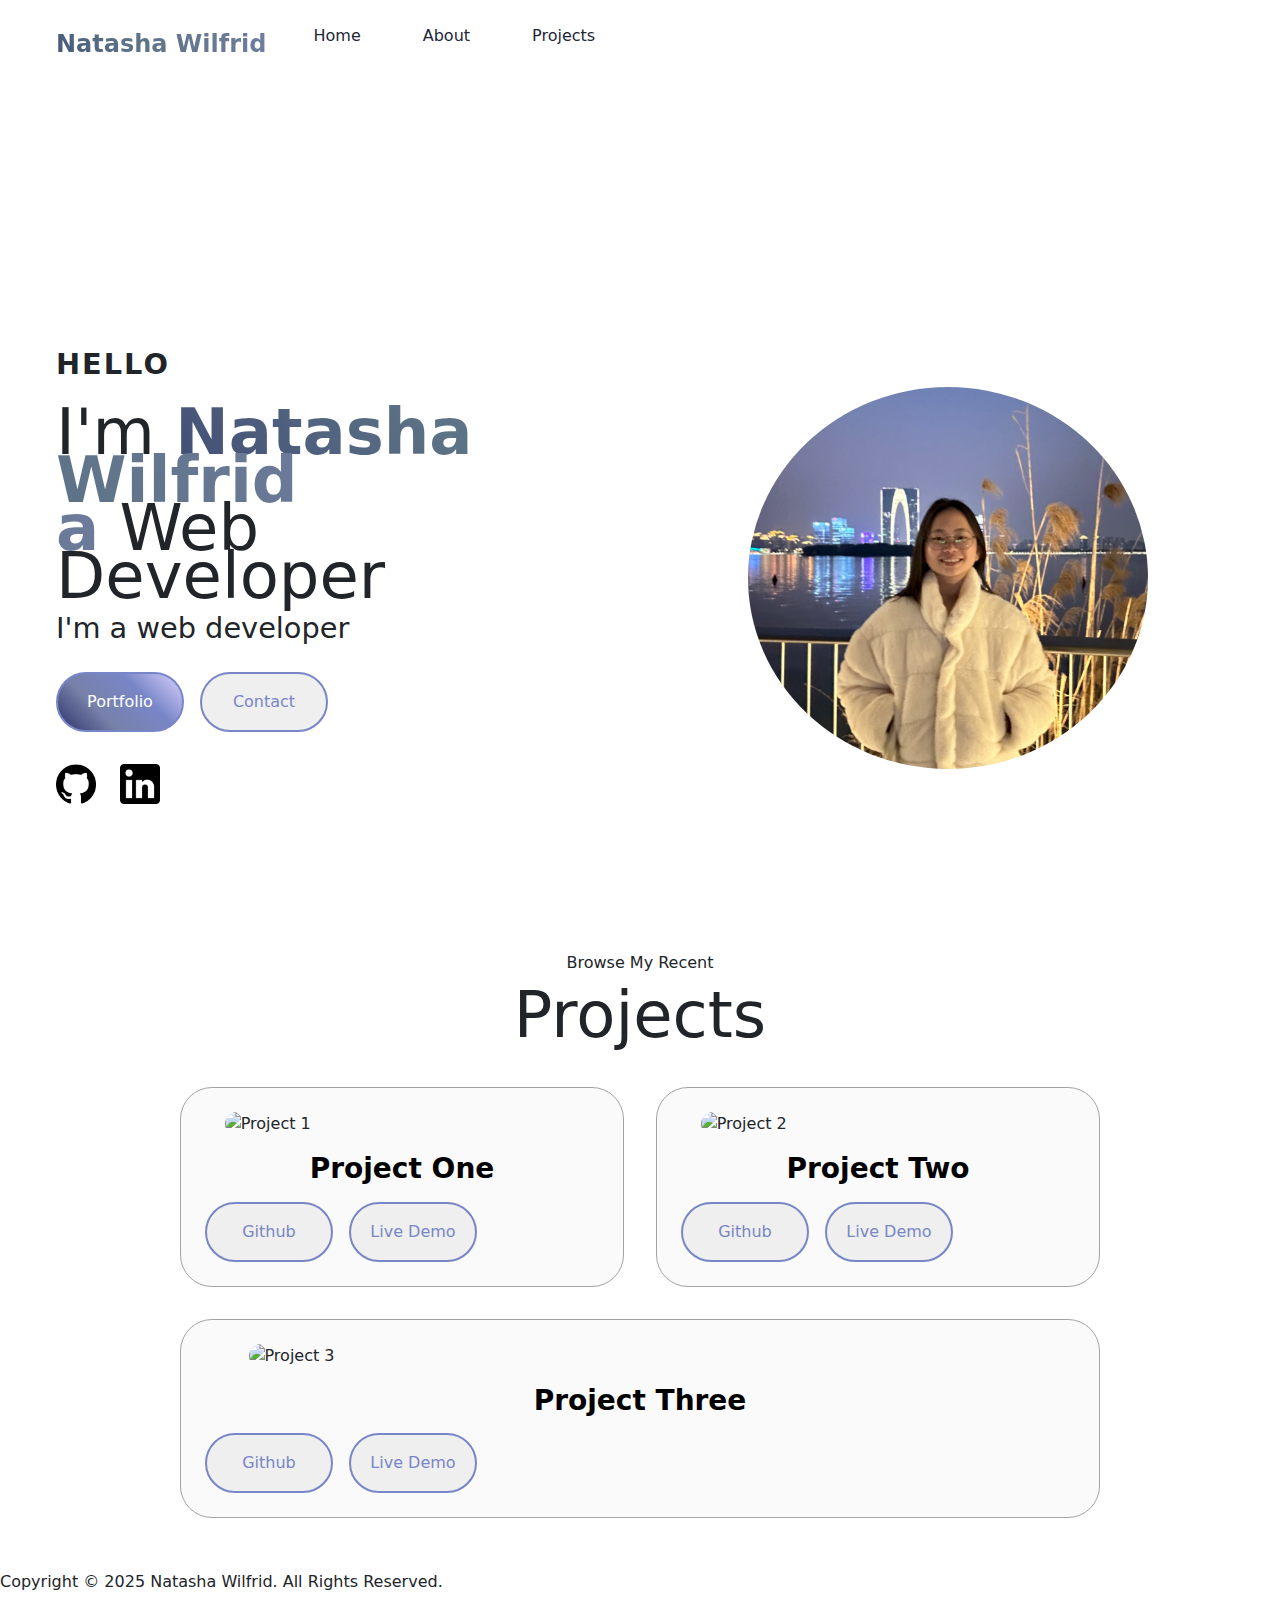
==== index.html @ fa85f2fe "update file name" ====
<!DOCTYPE html>
<html lang="en">
<head>
    <meta charset="UTF-8">
    <meta http-equiv="X-UA-Compatible" content="IE=edge" />
    <meta name="viewport" content="width=device-width, initial-scale=1.0">
    <title>Natasha Wilfrid Atmadja - Web Developer Portfolio</title>
    <link rel="stylesheet" href ="./style.css"/>
    <link href="https://fonts.googleapis.com/css2?family=Roboto:wght@700&display=swap" rel="stylesheet">
    <link href="https://cdn.jsdelivr.net/npm/bootstrap@5.3.3/dist/css/bootstrap.min.css" rel="stylesheet" integrity="sha384-QWTKZyjpPEjISv5WaRU9OFeRpok6YctnYmDr5pNlyT2bRjXh0JMhjY6hW+ALEwIH" crossorigin="anonymous">
    <script defer src="./script.js"></script>
</head>
<body>
    <header>
      <nav id="desktop-nav">
        <div class="logo">Natasha Wilfrid</div>
          <ul class="nav-links">
            <li><a href="#hero">Home</a></li>
            <li><a href="./about-me.html">About</a></li>
            <li><a href="#projects">Projects</a></li>
          </ul>
      </nav>

      <nav id="hamburger-nav">
        <div class="logo">Natasha Wilfrid</div>
        <div class="hamburger-menu">
          <div class="hamburger-icon" onclick="toggleMenu()">
            <span></span>
            <span></span>
            <span></span>
          </div>
          <div class="menu-links">
            <li><a href="#hero" onclick="toggleMenu()">Home</a></li>
            <li><a href="./about-me.html" onclick="toggleMenu()">About</a></li>
            <li><a href="#projects" onclick="toggleMenu()">Projects</a></li>
          </div>
        </div>
      </nav>
    </header>
    <section id="main">
        <div class="main-container">
            <div class="main-left">
                <p class="hello">HELLO</p>
                <h1 class="title">
                  I'm <span>Natasha Wilfrid<br />a</span> Web Developer
                </h1>
                
                <p>I'm a web developer</p>

                <div class="socials">
                    <div class="btn-main">
                        <button class="button1">Portfolio</button>
                        <button class="button2">Contact</button>
                    </div>
                    <div class="main-social">
                        <a href="https://github.com/yourusername" target="_blank">
                        <img src="./media/github(b).png" alt="GitHub" class="social-icon">
                        </a>
                
                        <a href="https://www.linkedin.com/in/natasha-wilfrid-3230422b7?utm_source=share&utm_campaign=share_via&utm_content=profile&utm_medium=ios_app
                        " target="_blank">
                        <img src="./media/linkedin(b).png" alt="LinkedIn" class="social-icon">
                        </a>
                    </div>
                </div>
            </div>
            <div class="pic-container">
              <img src="./media/profile_picture.png" alt="Location";/> 
            </div>
        </div>
      </section>

    <section id="projects" class="section">
      <p class="section_text_p1">Browse My Recent</p>
      <p class="title">Projects</p>
      <div class="projects-details-container">
        <div class="about-containers">
          <div class="details-container color-container">
            <div class="article-container">
              <img src="./assets/project-1.png" alt="Project 1" class="project-img"/>
            </div>
            <h2 class="experience-sub-title project-title">Project One</h2>
            <div class="btn-main">
              <button class="project-btn" onclick="location.href='https:/github.com'">Github</button>
              <button class="project-btn" onclick="location.href='https:/github.com'">Live Demo</button>
            </div>
          </div>
          <div class="details-container color-container">
            <div class="article-container">
              <img src="./assets/project-2.png" alt="Project 2" class="project-img"/>
            </div>
            <h2 class="experience-sub-title project-title">Project Two</h2>
            <div class="btn-main">
              <button class="project-btn" onclick="location.href='https://github.com/'">Github</button>
              <button class="project-btn" onclick="location.href='https://github.com/'">Live Demo</button>
            </div>
          </div>
          <div class="details-container color-container">
            <div class="article-container">
              <img src="./assets/project-3.png" alt="Project 3" class="project-img"/>
            </div>
            <h2 class="experience-sub-title project-title ">Project Three</h2>
            <div class="btn-main">
              <button class="project-btn" onclick="location.href='https://github.com/'">
                Github </button>
              <button class="project-btn" onclick="location.href='https://github.com/'"> Live Demo </button>
            </div>
          </div>
        </div>
      </div>
    </section>

    <!-- <section id="contact">
      <p class="section_text_p1">Get in Touch</p>
      <h1 class="contact-title">Contact Me</h1>
      <div class="contact-info-upper-container">
        <div class="contact-info-container">
          <img
            src="./media/email.png"
            alt="Email icon"
            class="icon contact-icon email-icon"
          />
          <p><a class="contact-desc" href="mailto:natasha.atmadja2@gmail.com">natasha.atmadja2@gmail.com</a></p>
        </div>
        <div class="contact-info-container">
          <img
            src="./media/linkedin(b).png"
            alt="LinkedIn icon"
            class="icon contact-icon"
          />
          <p><a class="contact-text" href="https://www.linkedin.com">LinkedIn</a></p>
        </div>
      </div>
    </section> -->
    <footer>
      <p>Copyright &#169; 2025 Natasha Wilfrid. All Rights Reserved.</p>
    </footer>
</body>
</html>
---- style.css ----
* {
    margin: 0;
    padding: 0;
    box-sizing: border-box;
}

body {
    font-family: 'Roboto', sans-serif;
    background-color: #fff;
    color: #333;
    scroll-behavior: smooth;
}

/* desktop nav */
#desktop-nav{
    max-width: 1200px;
    margin: auto;
    padding: 1.5rem 1rem;
    display: flex;
    align-items: center;
}
nav .logo {
    font-size: 1.5rem;
    font-weight: bold;
    background: linear-gradient(45deg, #2D336B, #5C7285, #7781a9, #A9B5DF, #7886C7, #7886C7); /* Gradient colors */
    background-size: 400% 400%;
    -webkit-background-clip: text; 
    -webkit-text-fill-color: transparent; 
    animation: gradientAnimation 5s ease infinite;
}
  
a {
    color: black;
    text-decoration: none;
    text-decoration-color: white;
}
a:hover {
    color: #2D336B;
    text-decoration: underline;
    text-underline-offset: 1rem;
    text-decoration-color: #2D336B;
}
nav .logo:hover {
    cursor: default;
}
  
nav, .nav-links {
    display: flex;
}
  
.nav-links {
    gap: 2rem;
    list-style: none;
    font-size: 1rem;
}
  
nav ul {
    display: flex;
    align-items: center;
    list-style: none;
}
  
nav ul li {
    margin: 0 15px;
}
  
  
nav ul li a {
    text-decoration: none;
    color: #1e2738;
    transition: color 0.3s;
}
  
nav ul li a:hover {
    color: linear-gradient(45deg, #081c15, #1b4332, #2d6a4f, #40916c, #52b788, #74c69d);
}

/* HAMBURGER MENU */

#hamburger-nav {
    display: none;
}
  
.hamburger-menu {
    position: relative;
    display: inline-block;
}
  
.hamburger-icon {
    display: flex;
    flex-direction: column;
    justify-content: space-between;
    height: 24px;
    width: 30px;
    cursor: pointer;
}
  
.hamburger-icon span {
    width: 100%;
    height: 2px;
    background-color: black;
    transition: all 0.3 ease-in-out;
}

.menu-links {
    position: absolute;
    top: 100%;
    right: 0;
    background-color: white;
    width: fit-content;
    max-height: 0;
    overflow: hidden;
    transition: all 0.3 ease-in-out;
}
  
.menu-links a {
    display: block;
    padding: 10px;
    text-align: center;
    font-size: 1.5rem;
    color: black;
    text-decoration: none;
    transition: all 0.3 ease-in-out;
}
  
.menu-links li {
    list-style: none;
}
  
.menu-links.open {
    max-height: 300px;
}
  
.hamburger-icon.open span:first-child {
    transform: rotate(45deg) translate(10px, 5px);
}
  
.hamburger-icon.open span:nth-child(2) {
    opacity: 0;
}
  
.hamburger-icon.open span:last-child {
    transform: rotate(-45deg) translate(10px, -5px);
}
  
.hamburger-icon span:first-child {
    transform: none;
}
  
.hamburger-icon span:first-child {
    opacity: 1;
}
  
.hamburger-icon span:first-child {
    transform: none;
}

/* main */

#main{
    height:100vh;
}

.main-container {
    height: 100vh;
    min-height: 100vh;
    max-width: 1200px;
    margin: auto;
    padding: 1rem;
    display: grid;
    grid-template-columns: repeat(2, 1fr);
    padding: 10rem 1rem 5rem 1rem;
    gap: 4rem;
    animation: slideInFromTop 1s ease-out;
}

.main-left {
    display: flex;
    flex-direction: column;
    justify-content: center;
}
.hello {
    letter-spacing: 2px;
    color: var(--text-light);
    font-weight: 600;
    margin-bottom: 0.5rem;
}

.title {
    font-size: 4rem;
    font-weight: 400;
    line-height: 3rem;
    color: var(--text-dark);
    margin-bottom: 1rem;
}

.title span {
    font-weight: 700;
    background: linear-gradient(45deg, #2D336B, #5C7285, #7781a9, #A9B5DF, #7886C7, #7886C7); /* Gradient colors */
    background-size: 400% 400%;
    -webkit-background-clip: text; 
    -webkit-text-fill-color: transparent; 
    animation: gradientAnimation 5s ease infinite;
}

#main p {
    line-height: 1.5rem;
    font-size: 1.8rem;
    color: var(--text-light);
    margin-bottom: 2rem;
}

.socials{
    display: flex;
    flex-direction: column;
    gap: 1rem;
}

#main a {
    text-decoration: none;
    color: #007bff;
    font-size: 1.1em;
}

.pic-container{
    display: grid;
    place-items: center;
}

.pic-container img{
    width: min(25rem, 90%);
    border-radius: 100%;
}

.btn-main{
    display: flex;
    gap: 1rem;
}

.btn-main button{
    font-size: 1rem;
    padding: 1rem;
    width:8rem;
    transition: all 300ms ease;
    border-radius: 2rem;
    font-weight: 500;
    text-wrap: nowrap;
    border: 2px solid #7886C7;
    cursor: pointer;
}

.button1 {
    background: linear-gradient(45deg, #2D336B, #7781a9, #7886C7, #DAD2FF);
    color: #ffffff;
}
  
.button1:hover {
    background: #2D336B;
    border: 2px solid #2D336B;
    cursor: pointer;
}
  
.button2 {
    color: #7886C7;
}
  
.button2:hover {
    background: linear-gradient(45deg, #2D336B, #7781a9, #7886C7, #DAD2FF); /* Gradient colors */
    color: #ffffff;
    cursor: pointer;
}

.main-social {
    display: flex;
    margin-top: 1rem;
    gap: 1.5rem;
}

.main-social a:hover {
    transform: scale(1.1);
}

/* .icon {
    cursor: pointer;
    height: 2rem;
}
.arrow {
    position: absolute;
    right: -5rem;
    bottom: 2.5rem;
} */

/* PROJECTS SECTION */

#projects {
    padding-top: 4vh;
    height: 96vh;
    margin: 0 10rem;
    box-sizing: border-box;
    min-height: fit-content;
    display: flex;
    margin-top: 4rem;
    position: relative;
}

.projects-details-container {
    display: flex;
    justify-content: center;
    flex-direction: column;
}

.about-containers {
    display: flex;
    gap: 2rem;
    margin-bottom: 2rem;
    margin-top: 2rem;
}

.details-container {
    padding: 1.5rem;
    flex: 1;
    border-radius: 2rem;
    border: rgb(53, 53, 53) 0.1rem solid;
    border-color: rgb(163, 163, 163);
    text-align: center;
}

.article-container {
    display: flex;
    text-align: initial;
    flex-wrap: wrap;
    flex-direction: row;
    gap: 2.5rem;
    justify-content: space-around;
}

.color-container {
    border-color: rgb(163, 163, 163);
    background: rgb(250, 250, 250);
}

.experience-sub-title {
    color: rgb(85, 85, 85);
    font-weight: 600;
    font-size: 1.75rem;
    margin-bottom: 2rem;
}

#projects, #contact {
    padding: 4rem 0;
}


#projects{
    display: flex;
    height:100vh;
    flex-direction: column;
    justify-content: center;
    align-items: center;
    text-align: center;
    padding: 20px;
    animation: slideInFromTop 1s ease-out;
}
#projects .browse_text {
    text-align: center;
}
  
.project-img {
    border-radius: 2rem;
    width: 90%;
    height: 90%;
}
  
.project-title {
    margin: 1rem;
    color: black;
}
  
.project-btn {
    color: #7886C7;
    cursor: pointer;
}

.project-btn:hover {
    color: White;
    background: #2D336B;
    border: 2px solid #2D336B;
    cursor: pointer;
}

.social-links {
    display: flex;
    justify-content: space-between;
    gap: 20px; 
}

.social-icon {
    width: 40px;
    height: 40px;
    transition: transform 0.3s ease-in-out, opacity 0.3s ease-in-out;
}

.social-icon:hover {
    transform: scale(1.2); /* Zoom effect on hover */
    opacity: 0.8;
}

.social-links a {
    text-decoration: none;
}

/* CONTACT */

.section__text__p1 {
    text-align: center;
    color: rgb(85, 85, 85);
}

.contact-title {
    font-size: 3rem;
    text-align: center;
}

#contact {
    display: flex;
    justify-content: center;
    flex-direction: column;
    height: 70vh;
}
  
.contact-info-upper-container {
    display: flex;
    justify-content: center;
    border-radius: 2rem;
    border-width: 2rem;
    border: rgb(53, 53, 53) 0.1rem solid;
    border-color: rgb(163, 163, 163);
    background: (250, 250, 250);
    margin: 2rem auto;
    padding: 0.5rem;
}
  
.contact-info-container {
    display: flex;
    align-items: center;
    justify-content: center;
    gap: 0.5rem;
    margin: 1rem;
}
  
.contact-info-container p {
    font-size: larger;
}
  
.contact-icon {
    height: 2rem;
    cursor: default;
}
  
.email-icon {
    height: 2.5rem;
}

.contact-text{
    text-decoration: none;
    color: black;
}

a,
button {
  transition: all 300ms ease;
}

@media screen and (max-width: 1400px) {
    #hamburger-nav {
        display: none;
    }
    #main {
    height: 83vh;
    margin-bottom: 6rem;
    }
    .about-containers {
        flex-wrap: wrap
    }
    #contact, #projects {
        height: fit-content;
    }
}

@media screen and (max-width: 1200px) {
    
    #main{
        display: block;
    }
    .about-containers {
    margin-top: 0;
    }
  }

  @media screen and (max-width: 600px) {
    #contact,
    footer {
      height: 40vh;
    }
    #profile {
      height: 83vh;
      margin-bottom: 0;
    }
    article {
      font-size: 1rem;
    }
    footer nav {
      height: fit-content;
      margin-bottom: 2rem;
    }
    .about-containers,
    .contact-info-upper-container,
    .btn-container {
      flex-wrap: wrap;
    }
    .contact-info-container {
      margin: 0;
    }
    .contact-info-container p,
    .nav-links li a {
      font-size: 1rem;
    }
    .experience-sub-title {
      font-size: 1.25rem;
    }
    
    .section__pic-container {
      width: auto;
      height: 46vw;
      justify-content: center;
    }
    .section__text__p2 {
      font-size: 1.25rem;
    }
    .title {
      font-size: 2rem;
    }
    .text-container {
      text-align: justify;
    }
  }

@media (max-width: 750px) {
    #desktop-nav{
        display: none;
    }
    #hamburger-nav {
        display: flex;
    }

    #main {
        height:83vh;
        margin-bottom: 0;
        width: 100%;
        display: block;
        margin: 30px;
        text-align: justify;
    }

    .main-container {
        padding: 10rem 1rem 5rem 1rem;
        text-align: center;
        grid-template-columns: repeat(1, 1fr);
      }
    
    .pic-container {
        grid-area: 1/1/2/2;
    }
    
      .socials {
        margin: auto;
      }

}
@media (max-width: 480px) {

    .contact-btn {
        padding: 8px 16px;
    }

    footer h3 {
        font-size: 1.2rem;
    }

    .social-links {
        flex-direction: row;
        justify-content: center;
    }
}

/* @media (prefers-reduced-motion: reduce) {
    *,*:before,*:after {
        animation-duration: .01ms!important;
        animation-iteration-count: 1!important;
        transition-duration: .01ms!important;
        scroll-behavior: smooth!important
    }
} */

@keyframes slideInFromTop {
    from {
        opacity: 0;
        transform: translateY(-50px);
    }
    to {
        opacity: 1;
        transform: translateY(0);
    }
}

@keyframes slideInFromBottom {
    from {
        opacity: 0;
        transform: translateY(50px);
    }
    to {
        opacity: 1;
        transform: translateY(0);
    }
}


@keyframes gradientAnimation {
    0% {
        background-position: 0% 50%;
    }
    50% {
        background-position: 100% 50%;
    }
    100% {
        background-position: 0% 50%;
    }
}
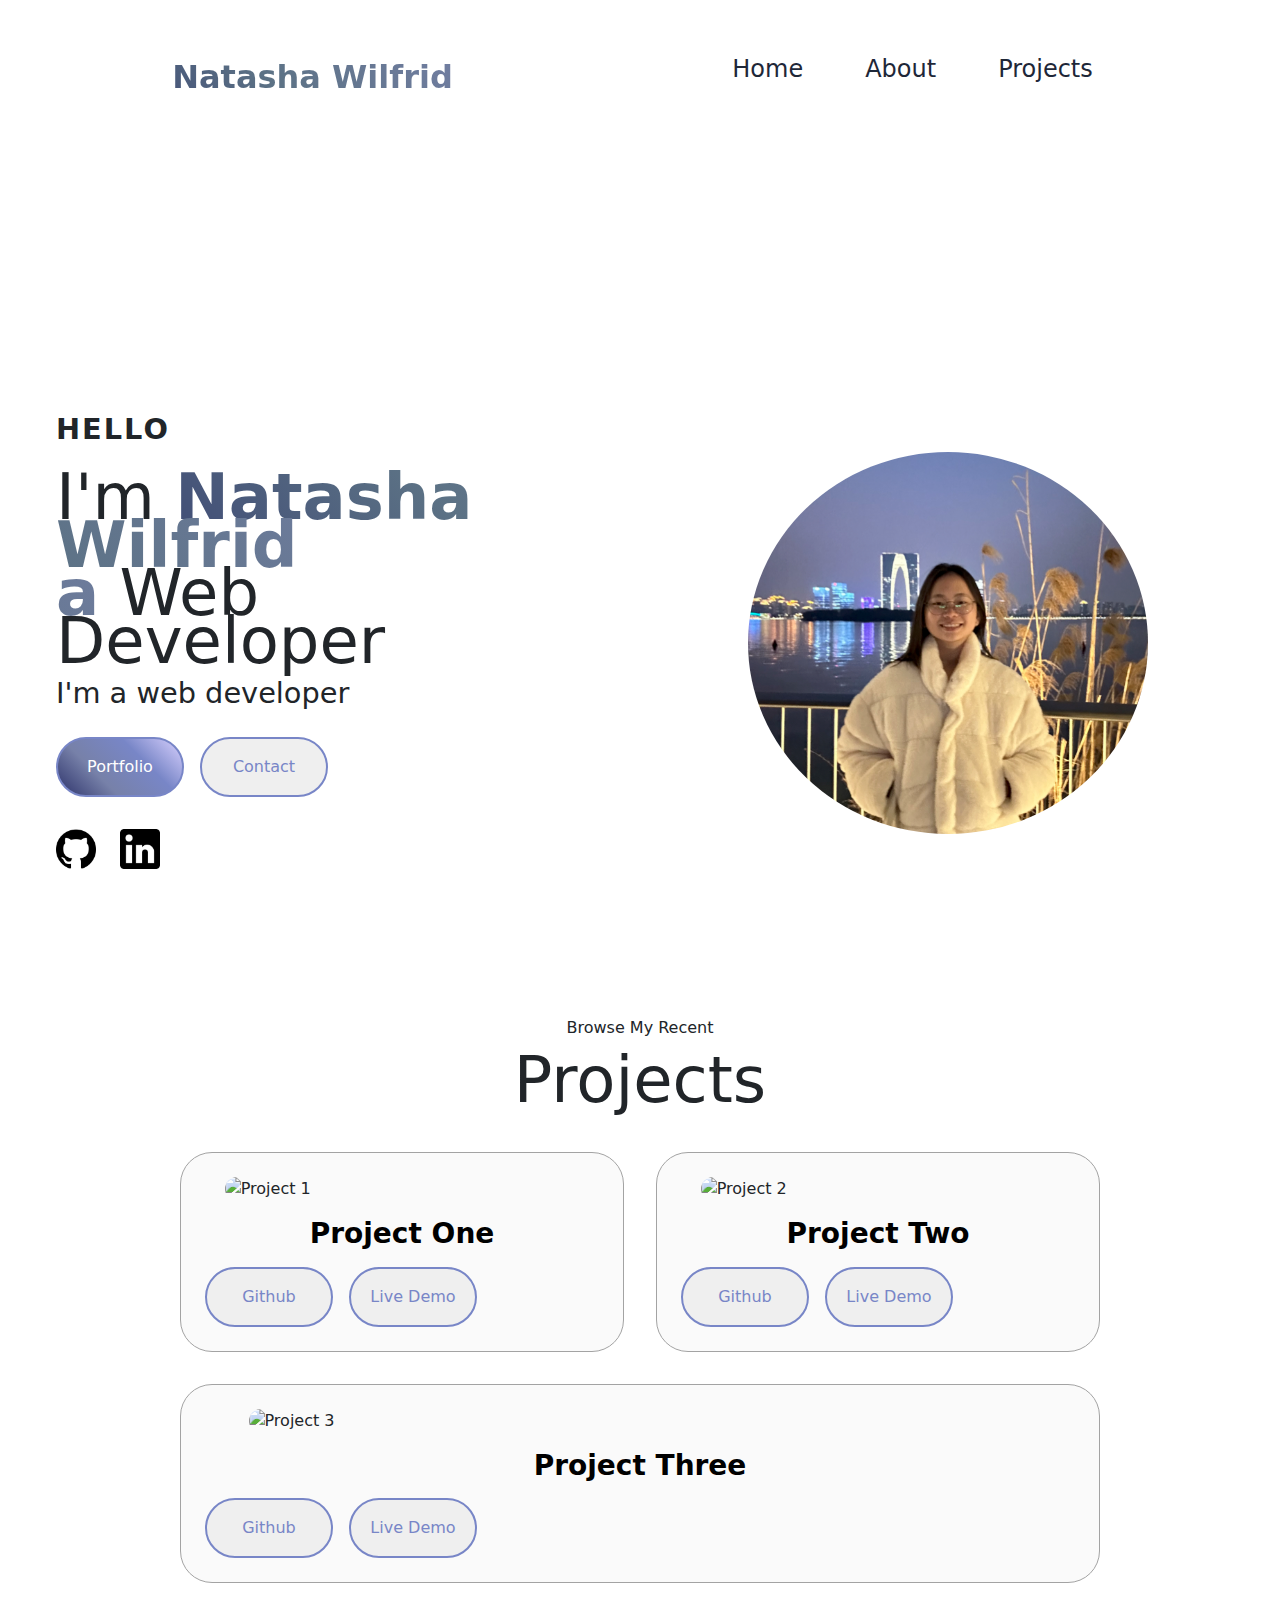
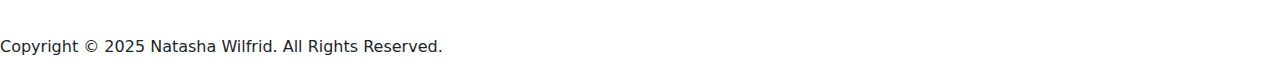
==== commit 7c96e723: "commit" ====
--- a/index.html
+++ b/index.html
@@ -15,7 +15,7 @@
       <nav id="desktop-nav">
         <div class="logo">Natasha Wilfrid</div>
           <ul class="nav-links">
-            <li><a href="#hero">Home</a></li>
+            <li><a href="#main">Home</a></li>
             <li><a href="./about-me.html">About</a></li>
             <li><a href="#projects">Projects</a></li>
           </ul>
@@ -81,8 +81,8 @@
             </div>
             <h2 class="experience-sub-title project-title">Project One</h2>
             <div class="btn-main">
-              <button class="project-btn" onclick="location.href='https:/github.com'">Github</button>
-              <button class="project-btn" onclick="location.href='https:/github.com'">Live Demo</button>
+              <button class="project-btn" onclick="location.href='https://github.com/natashawa225/my-potfolio'">Github</button>
+              <button class="project-btn" onclick="location.href='https://natashawa225.github.io/my-potfolio/about-me.html'">Live Demo</button>
             </div>
           </div>
           <div class="details-container color-container">
--- a/style.css
+++ b/style.css
@@ -20,61 +20,68 @@
     align-items: center;
 }
 nav .logo {
-    font-size: 1.5rem;
+    font-size: 2rem;
     font-weight: bold;
     background: linear-gradient(45deg, #2D336B, #5C7285, #7781a9, #A9B5DF, #7886C7, #7886C7); /* Gradient colors */
     background-size: 400% 400%;
     -webkit-background-clip: text; 
     -webkit-text-fill-color: transparent; 
     animation: gradientAnimation 5s ease infinite;
-}
-  
-a {
+  }
+  
+  a {
     color: black;
     text-decoration: none;
     text-decoration-color: white;
-}
-a:hover {
-    color: #2D336B;
-    text-decoration: underline;
-    text-underline-offset: 1rem;
-    text-decoration-color: #2D336B;
-}
-nav .logo:hover {
-    cursor: default;
-}
-  
-nav, .nav-links {
-    display: flex;
-}
-  
-.nav-links {
+  }
+  a:hover {
+      color: #2D336B;
+      text-decoration: underline;
+      text-underline-offset: 1rem;
+      text-decoration-color: #2D336B;
+  }
+  
+  nav .logo:hover {
+      cursor: default;
+  }
+  
+  nav,
+  .nav-links {
+    display: flex;
+  }
+  
+  nav {
+    justify-content: space-around;
+    align-items: center;
+    height: 17vh;
+  }
+  
+  .nav-links {
     gap: 2rem;
     list-style: none;
-    font-size: 1rem;
-}
-  
-nav ul {
-    display: flex;
-    align-items: center;
-    list-style: none;
-}
-  
-nav ul li {
-    margin: 0 15px;
-}
-  
-  
-nav ul li a {
-    text-decoration: none;
-    color: #1e2738;
-    transition: color 0.3s;
-}
-  
-nav ul li a:hover {
-    color: linear-gradient(45deg, #081c15, #1b4332, #2d6a4f, #40916c, #52b788, #74c69d);
-}
-
+    font-size: 1.5rem;
+  }
+  
+  nav ul {
+      display: flex;
+      list-style: none;
+  }
+  
+  nav ul li {
+      margin: 0 15px;
+  }
+  
+  
+  nav ul li a {
+      text-decoration: none;
+      color: #1e2738;
+      transition: color 0.3s;
+  }
+  
+  nav ul li a:hover {
+      color: linear-gradient(45deg, #081c15, #1b4332, #2d6a4f, #40916c, #52b788, #74c69d);
+  }
+  
 /* HAMBURGER MENU */
 
 #hamburger-nav {
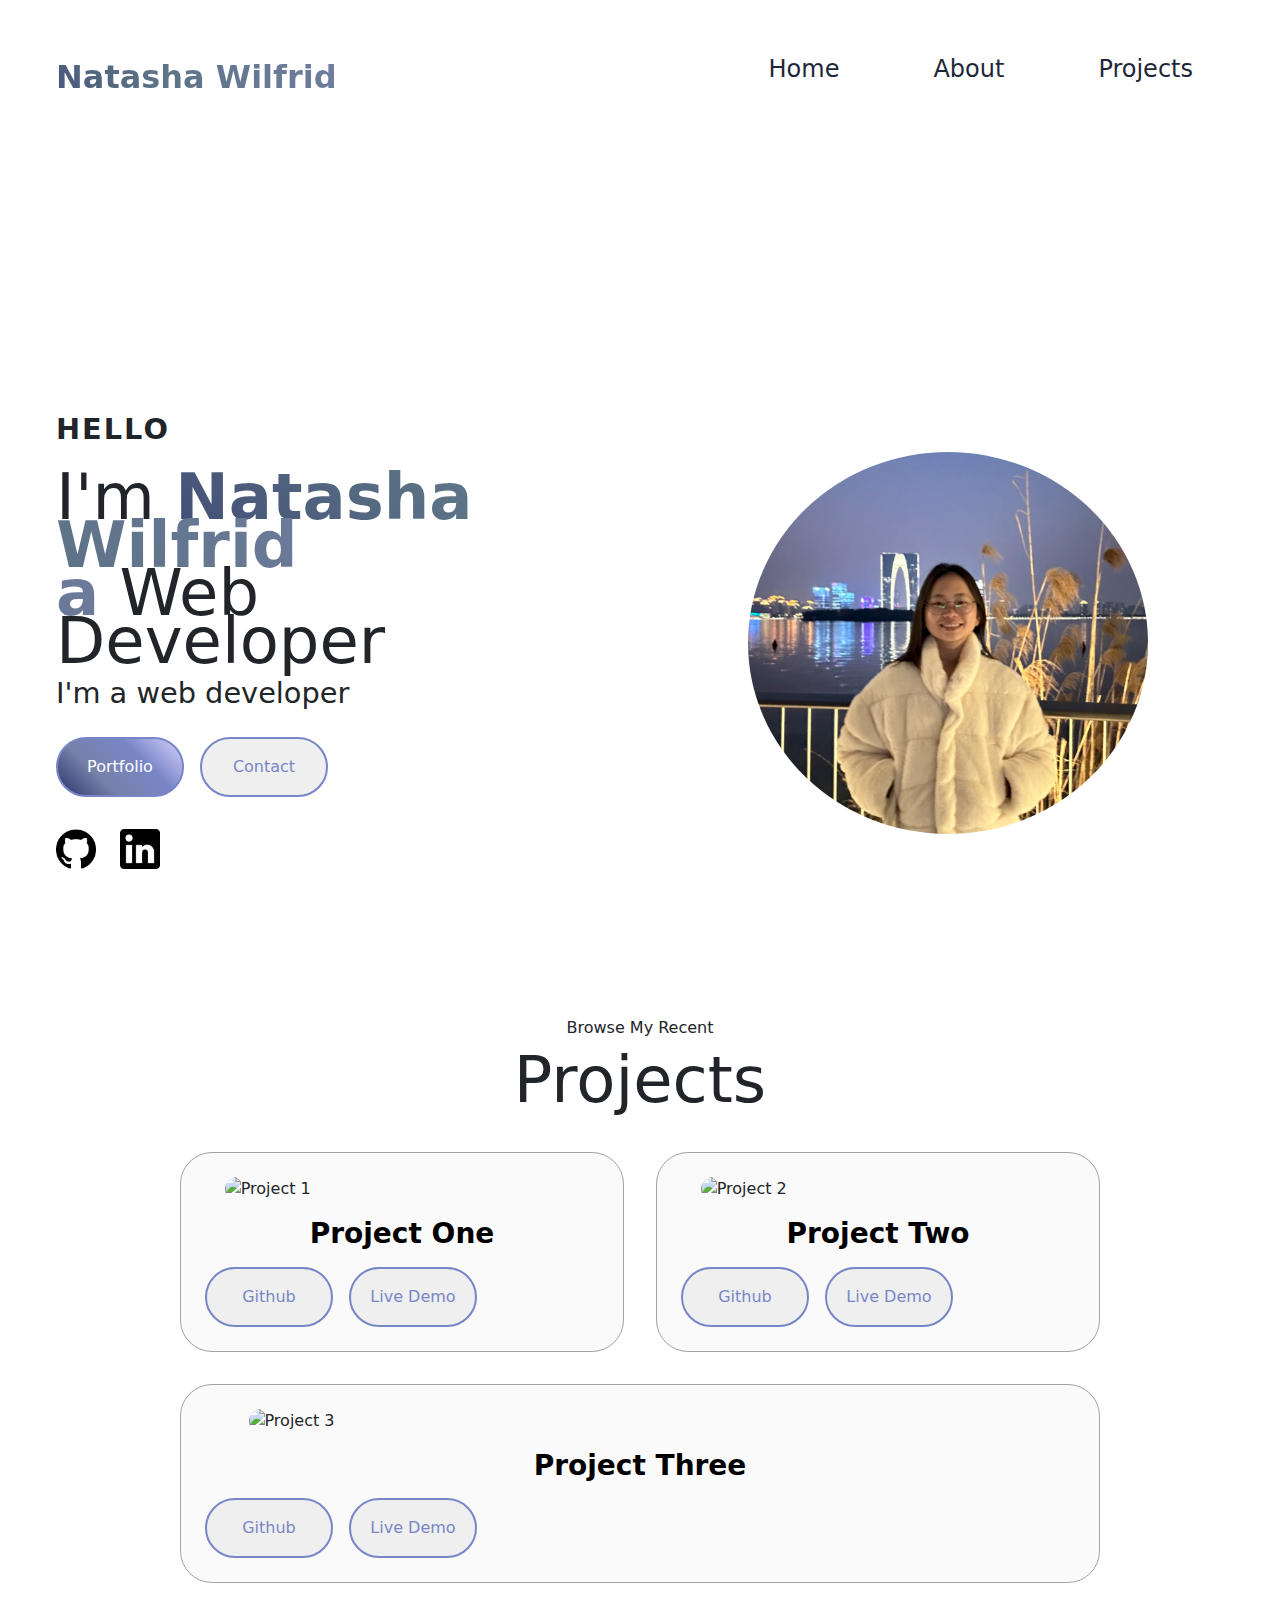
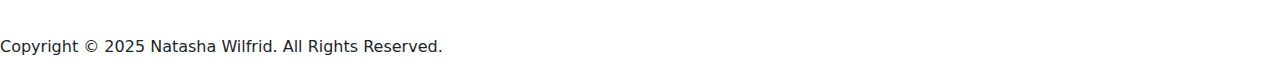
==== commit f3a26cf4: "fixing git link" ====
--- a/index.html
+++ b/index.html
@@ -82,7 +82,7 @@
             <h2 class="experience-sub-title project-title">Project One</h2>
             <div class="btn-main">
               <button class="project-btn" onclick="location.href='https://github.com/natashawa225/my-potfolio'">Github</button>
-              <button class="project-btn" onclick="location.href='https://natashawa225.github.io/my-potfolio/about-me.html'">Live Demo</button>
+              <button class="project-btn" onclick="location.href='https://natashawa225.github.io/my-potfolio/index.html'">Live Demo</button>
             </div>
           </div>
           <div class="details-container color-container">
--- a/style.css
+++ b/style.css
@@ -18,6 +18,7 @@
     padding: 1.5rem 1rem;
     display: flex;
     align-items: center;
+    justify-content: space-between;
 }
 nav .logo {
     font-size: 2rem;
@@ -64,6 +65,7 @@
   
   nav ul {
       display: flex;
+      align-items: center;
       list-style: none;
   }
   
@@ -73,6 +75,7 @@
   
   
   nav ul li a {
+    padding: 0.5rem 1rem;
       text-decoration: none;
       color: #1e2738;
       transition: color 0.3s;
@@ -81,7 +84,7 @@
   nav ul li a:hover {
       color: linear-gradient(45deg, #081c15, #1b4332, #2d6a4f, #40916c, #52b788, #74c69d);
   }
-  
+
 /* HAMBURGER MENU */
 
 #hamburger-nav {
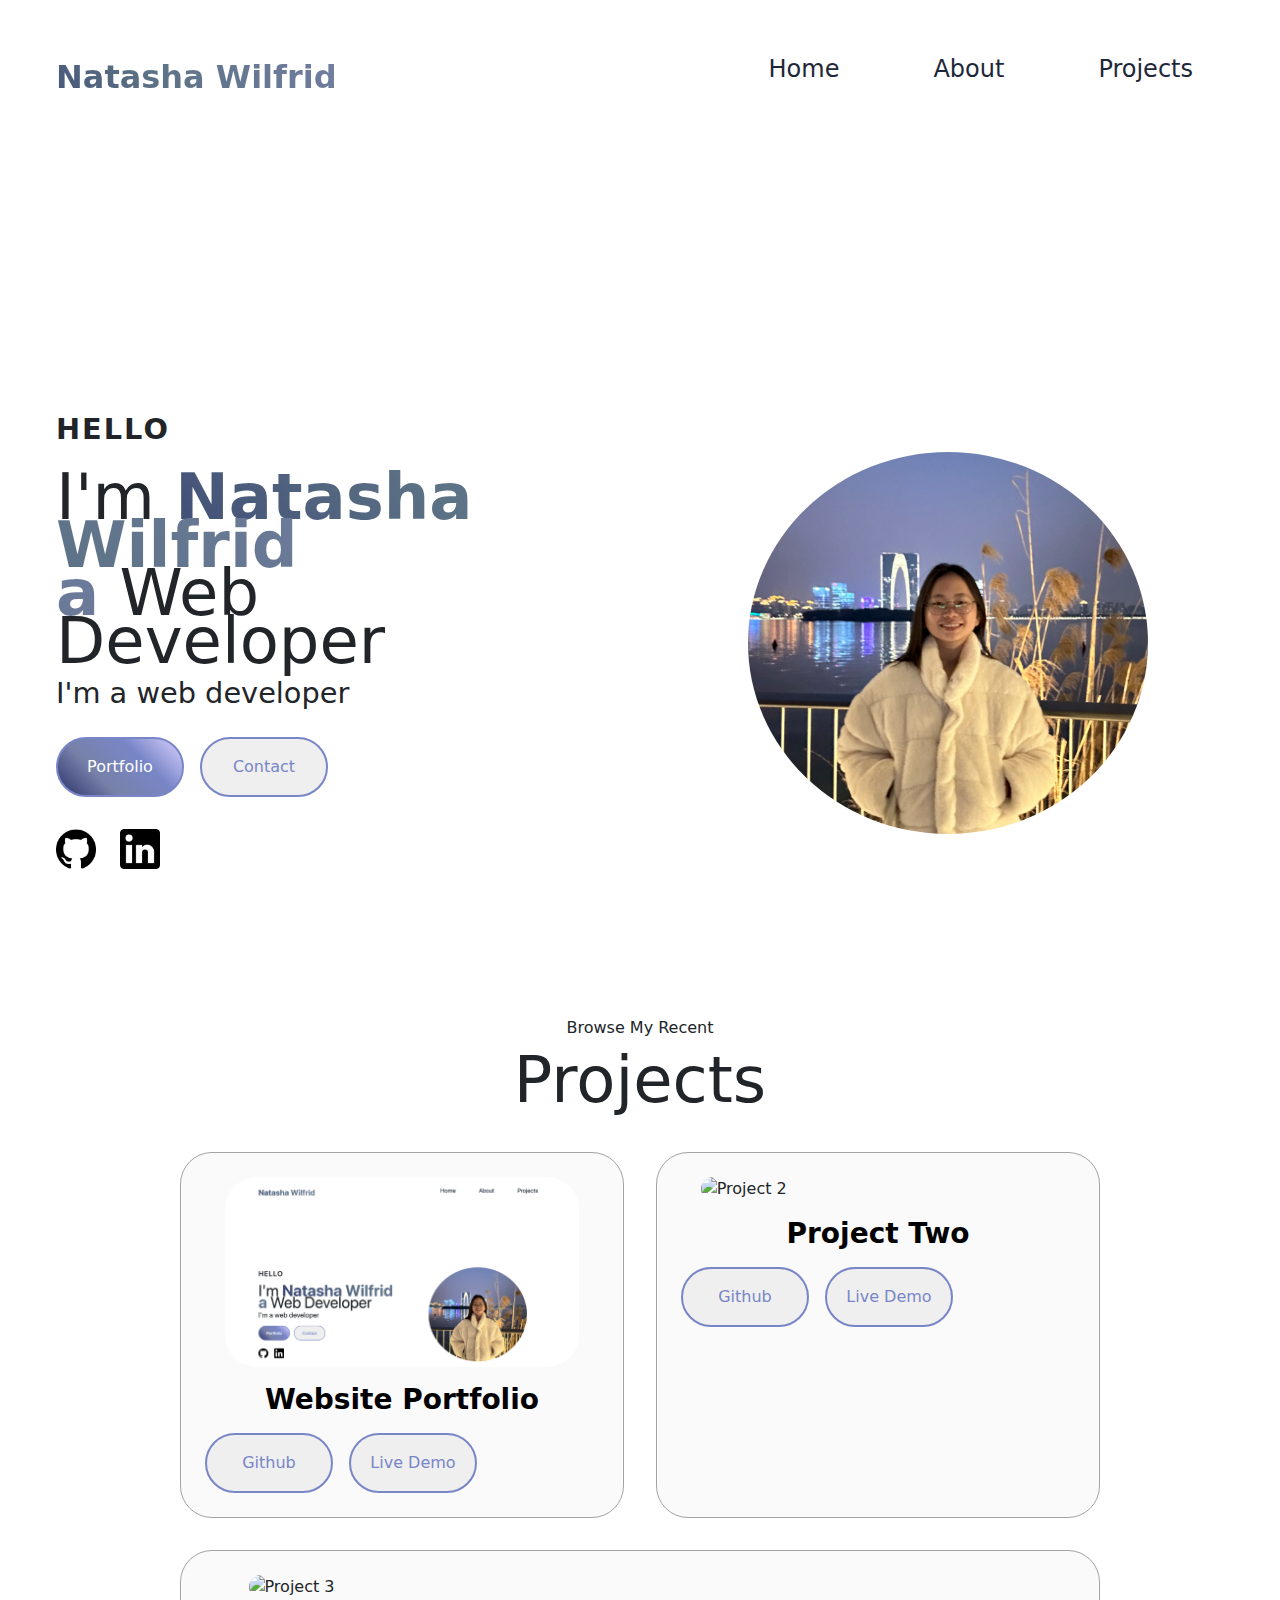
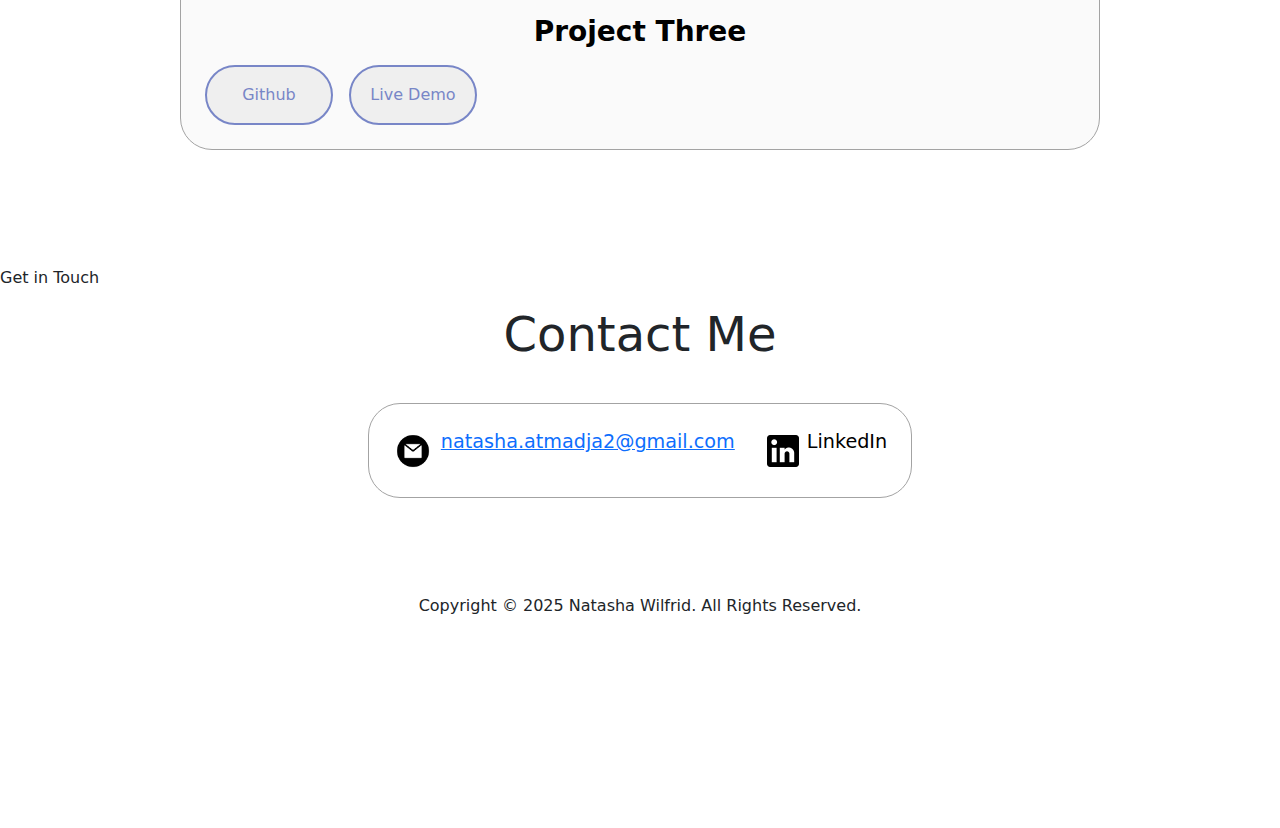
==== commit 3137ef0c: "commit" ====
--- a/index.html
+++ b/index.html
@@ -8,6 +8,7 @@
     <link rel="stylesheet" href ="./style.css"/>
     <link href="https://fonts.googleapis.com/css2?family=Roboto:wght@700&display=swap" rel="stylesheet">
     <link href="https://cdn.jsdelivr.net/npm/bootstrap@5.3.3/dist/css/bootstrap.min.css" rel="stylesheet" integrity="sha384-QWTKZyjpPEjISv5WaRU9OFeRpok6YctnYmDr5pNlyT2bRjXh0JMhjY6hW+ALEwIH" crossorigin="anonymous">
+    <link rel="stylesheet" href="https://cdn.jsdelivr.net/npm/bootstrap-icons@1.10.3/font/bootstrap-icons.css">
     <script defer src="./script.js"></script>
 </head>
 <body>
@@ -49,8 +50,8 @@
 
                 <div class="socials">
                     <div class="btn-main">
-                        <button class="button1">Portfolio</button>
-                        <button class="button2">Contact</button>
+                      <button class="button1" onclick="location.href='./about-me.html'">Portfolio</button>
+                      <button class="button2" onclick="location.href='#contact'">Contact</button>
                     </div>
                     <div class="main-social">
                         <a href="https://github.com/yourusername" target="_blank">
@@ -77,9 +78,9 @@
         <div class="about-containers">
           <div class="details-container color-container">
             <div class="article-container">
-              <img src="./assets/project-1.png" alt="Project 1" class="project-img"/>
+              <img src="./media/project1.png" alt="Project 1" class="project-img"/>
             </div>
-            <h2 class="experience-sub-title project-title">Project One</h2>
+            <h2 class="experience-sub-title project-title">Website Portfolio</h2>
             <div class="btn-main">
               <button class="project-btn" onclick="location.href='https://github.com/natashawa225/my-potfolio'">Github</button>
               <button class="project-btn" onclick="location.href='https://natashawa225.github.io/my-potfolio/index.html'">Live Demo</button>
@@ -110,7 +111,7 @@
       </div>
     </section>
 
-    <!-- <section id="contact">
+    <section id="contact">
       <p class="section_text_p1">Get in Touch</p>
       <h1 class="contact-title">Contact Me</h1>
       <div class="contact-info-upper-container">
@@ -131,7 +132,7 @@
           <p><a class="contact-text" href="https://www.linkedin.com">LinkedIn</a></p>
         </div>
       </div>
-    </section> -->
+    </section>
     <footer>
       <p>Copyright &#169; 2025 Natasha Wilfrid. All Rights Reserved.</p>
     </footer>
--- a/style.css
+++ b/style.css
@@ -290,15 +290,6 @@
     transform: scale(1.1);
 }
 
-/* .icon {
-    cursor: pointer;
-    height: 2rem;
-}
-.arrow {
-    position: absolute;
-    right: -5rem;
-    bottom: 2.5rem;
-} */
 
 /* PROJECTS SECTION */
 
@@ -420,7 +411,15 @@
 }
 
 /* CONTACT */
-
+.section__text {
+    align-self: center;
+    text-align: center;
+}
+  
+.section__text p {
+    font-weight: 600;
+}
+    
 .section__text__p1 {
     text-align: center;
     color: rgb(85, 85, 85);
@@ -481,6 +480,15 @@
   transition: all 300ms ease;
 }
 
+footer {
+    height: 26vh;
+    margin: 0 1rem;
+}
+  
+footer p {
+    text-align: center;
+}
+
 @media screen and (max-width: 1400px) {
     #hamburger-nav {
         display: none;
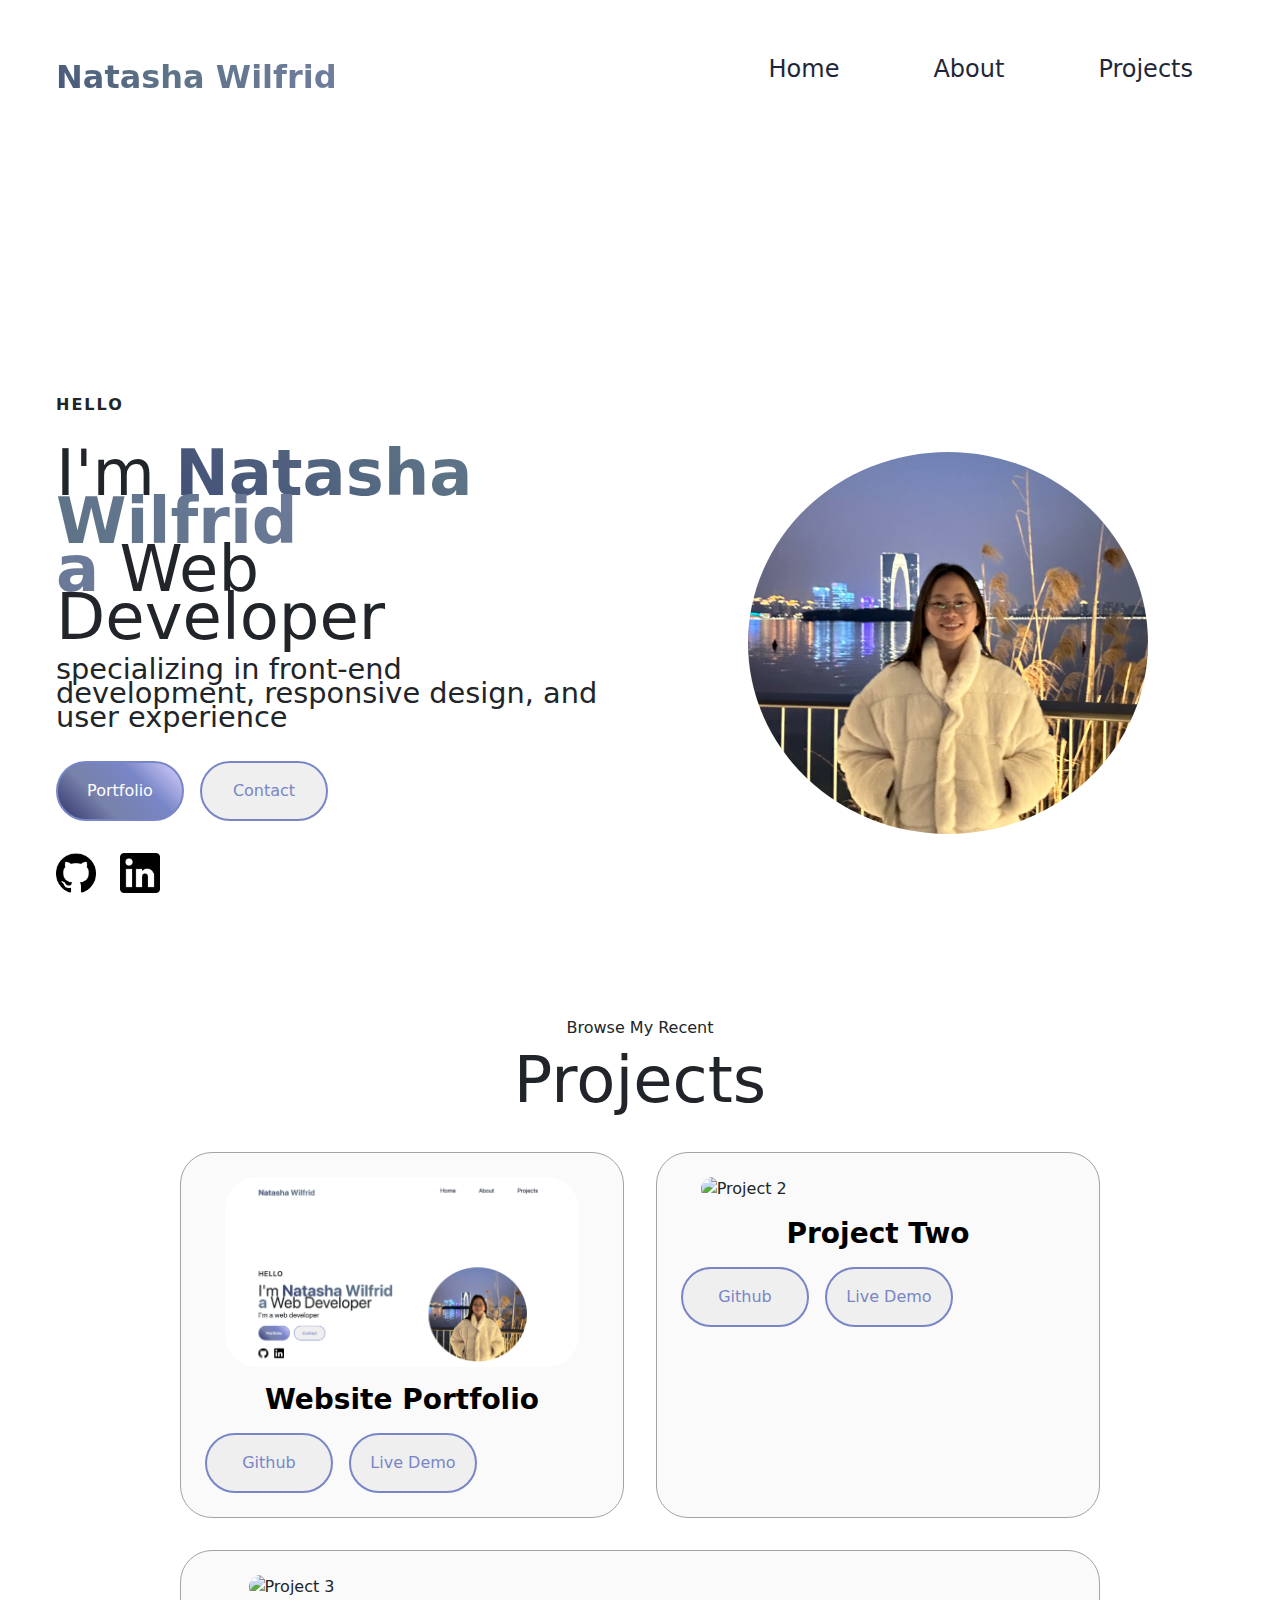
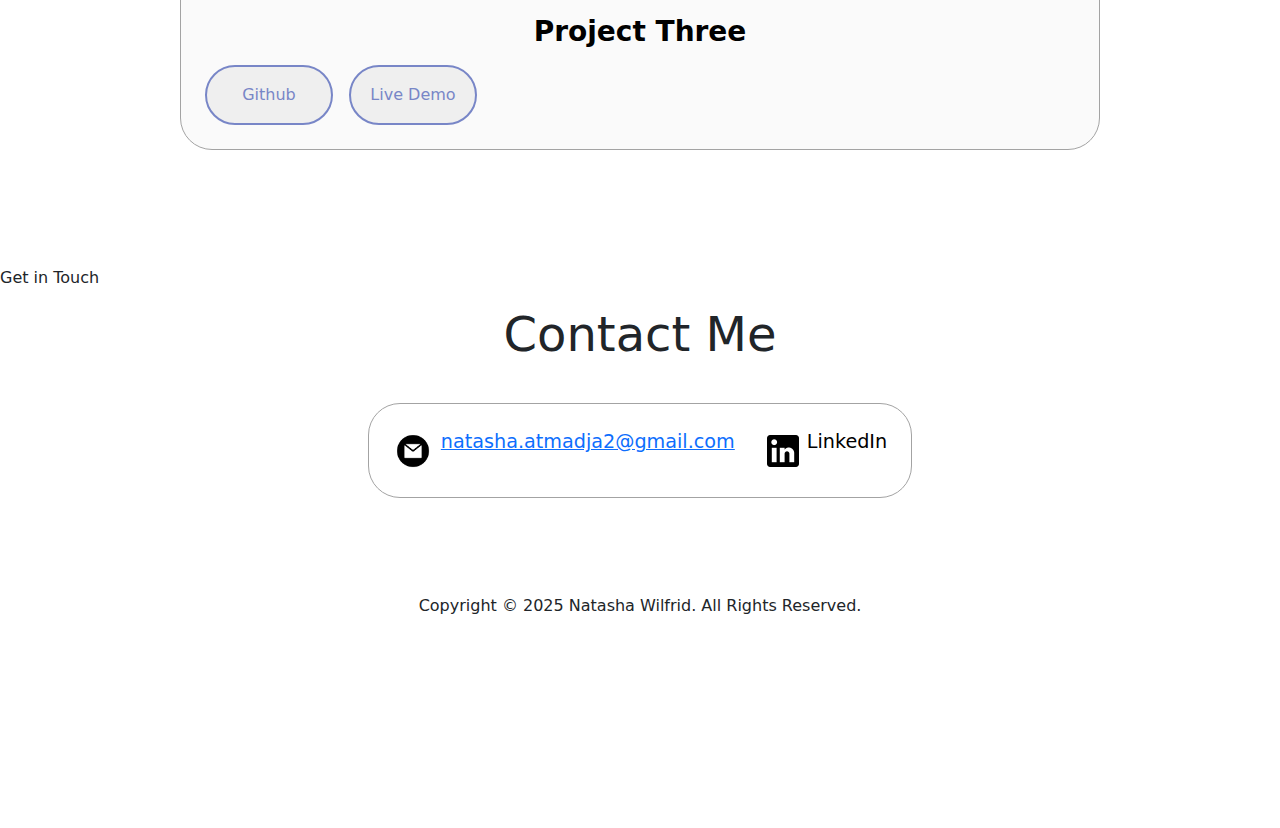
==== commit 005898e9: "commit" ====
--- a/index.html
+++ b/index.html
@@ -46,7 +46,7 @@
                   I'm <span>Natasha Wilfrid<br />a</span> Web Developer
                 </h1>
                 
-                <p>I'm a web developer</p>
+                <p class="description">specializing in front-end development, responsive design, and user experience</p>
 
                 <div class="socials">
                     <div class="btn-main">
--- a/style.css
+++ b/style.css
@@ -189,6 +189,11 @@
     flex-direction: column;
     justify-content: center;
 }
+.main-left p{
+    line-height: 1.5rem;
+    color: var(--text-light);
+    margin-bottom: 2rem;
+}
 .hello {
     letter-spacing: 2px;
     color: var(--text-light);
@@ -213,7 +218,7 @@
     animation: gradientAnimation 5s ease infinite;
 }
 
-#main p {
+.description {
     line-height: 1.5rem;
     font-size: 1.8rem;
     color: var(--text-light);
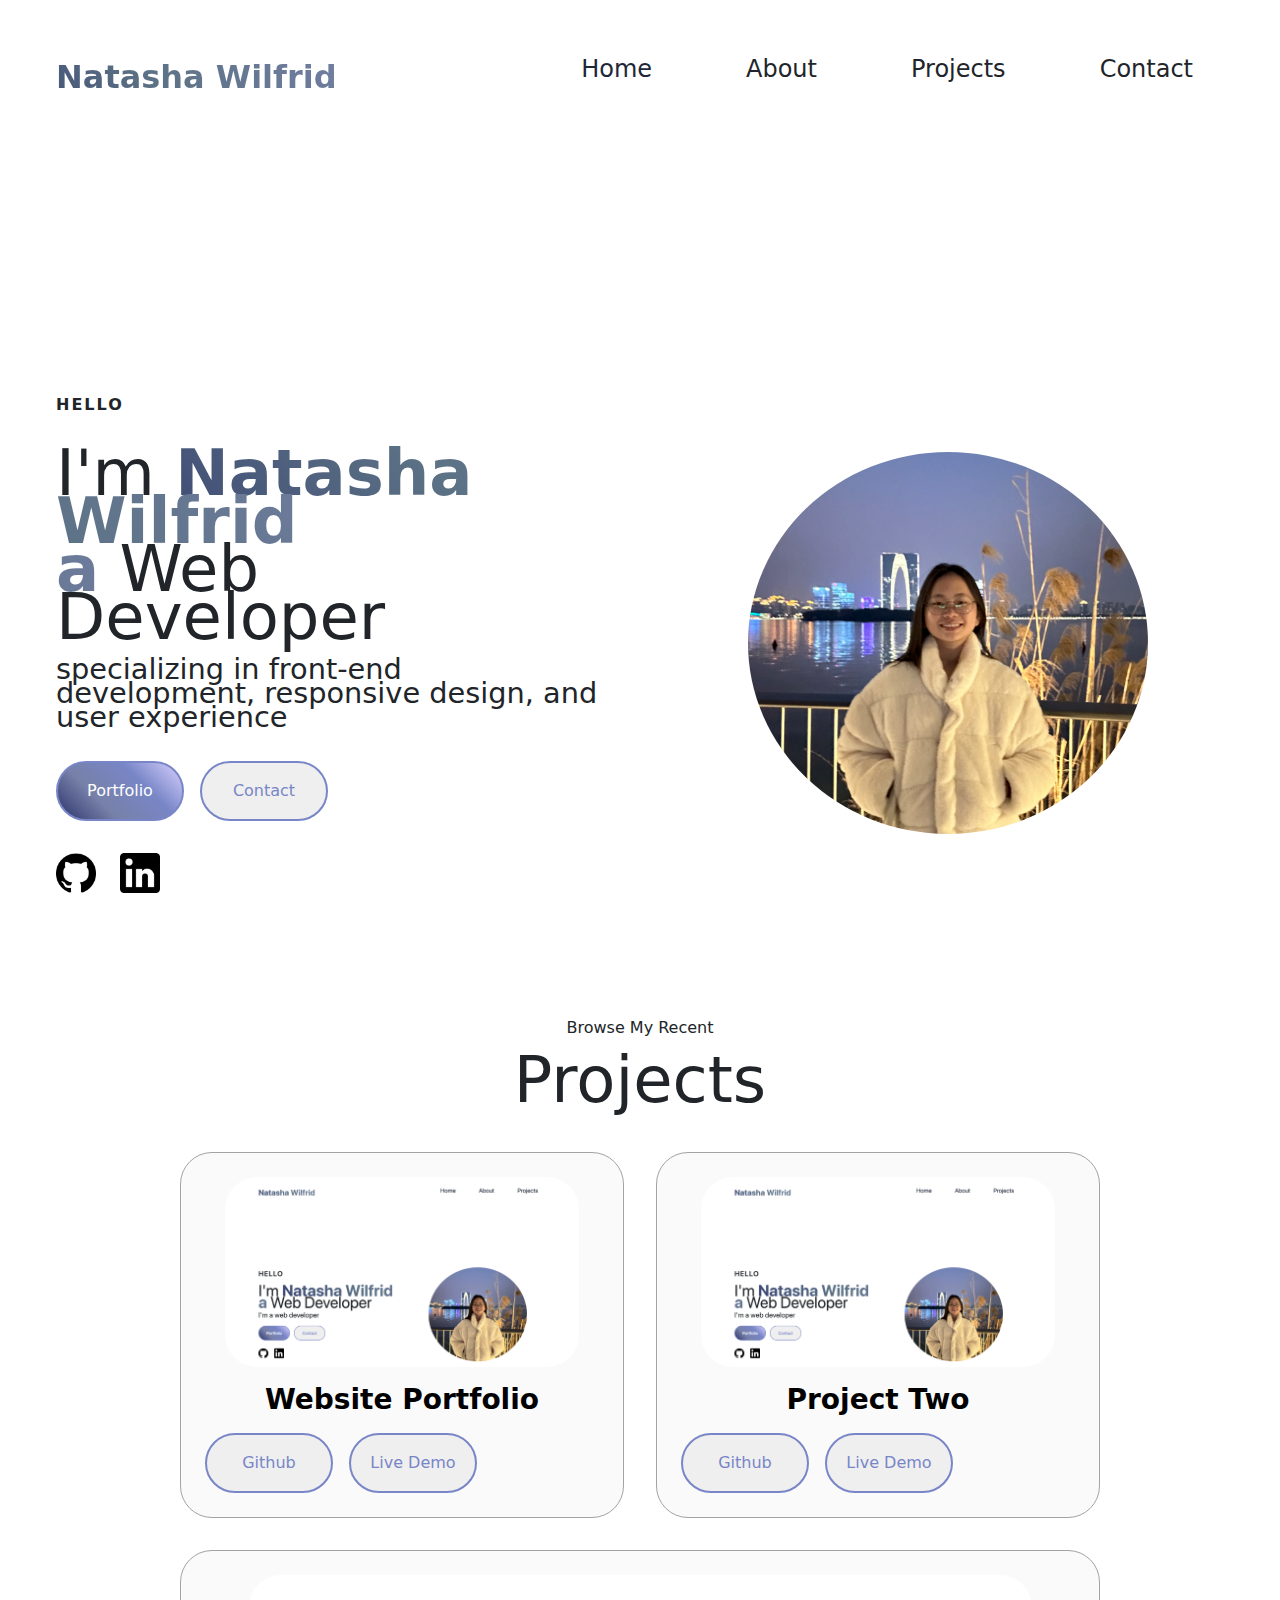
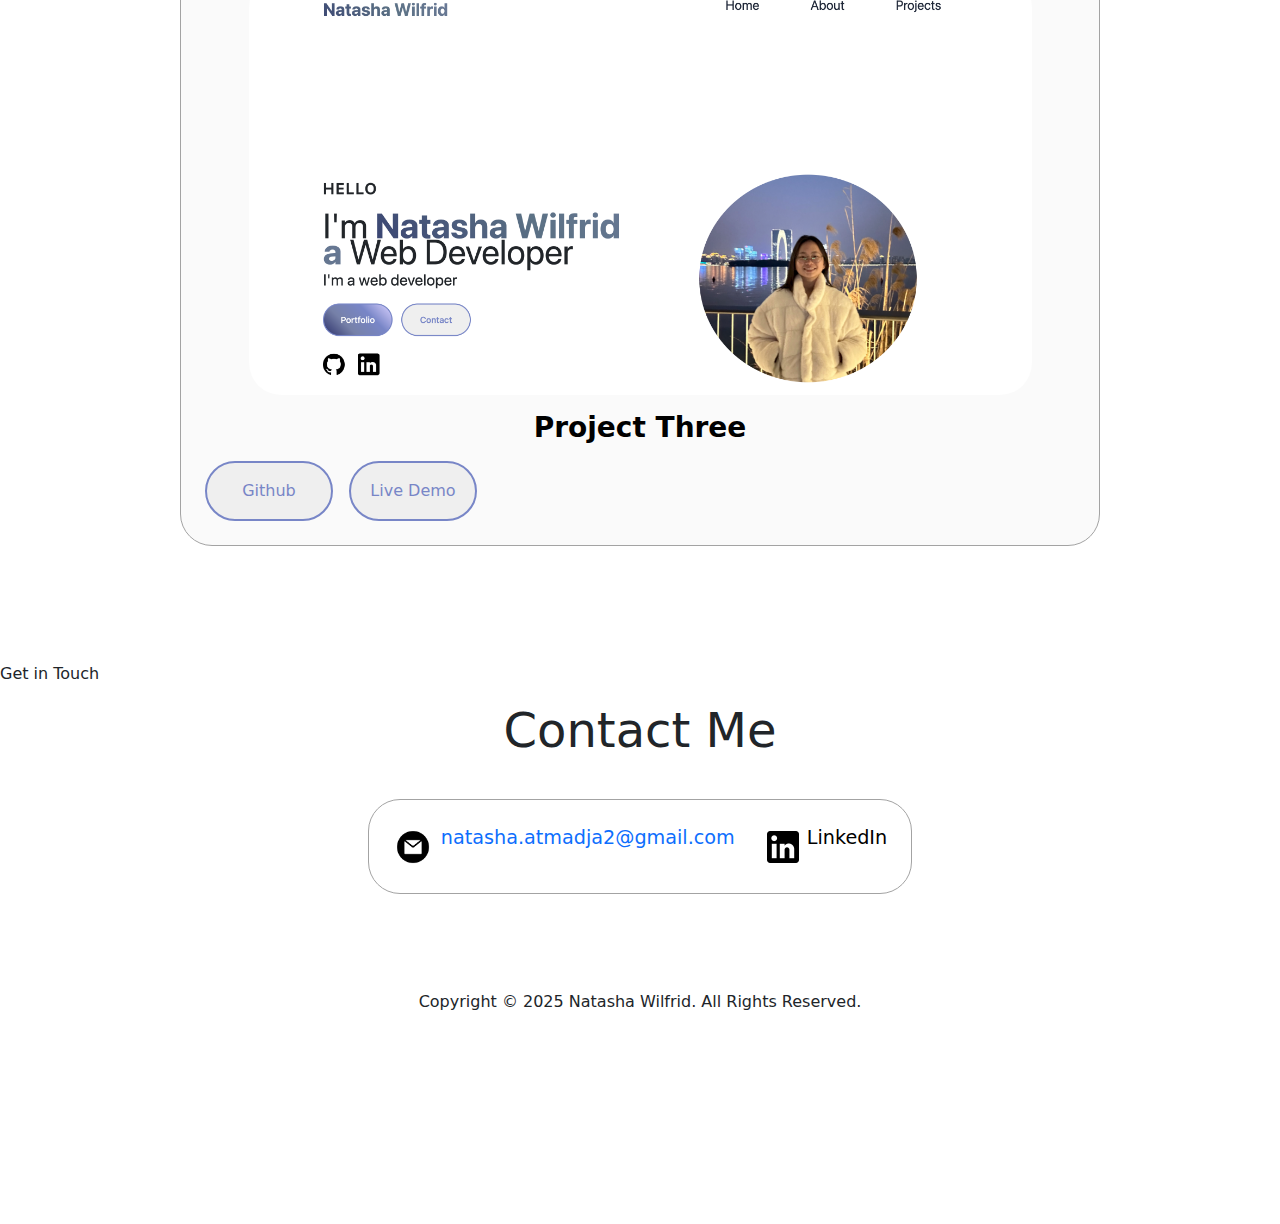
==== commit 58ba15e2: "commit" ====
--- a/index.html
+++ b/index.html
@@ -17,8 +17,9 @@
         <div class="logo">Natasha Wilfrid</div>
           <ul class="nav-links">
             <li><a href="#main">Home</a></li>
-            <li><a href="./about-me.html">About</a></li>
-            <li><a href="#projects">Projects</a></li>
+            <li><a onclick="location.href='./about-me.html'">About</a></li>
+            <li><a onclick="location.href='#projects'">Projects</a></li>
+            <li><a onclick="location.href='#contact'">Contact</a></li>
           </ul>
       </nav>
 
@@ -29,11 +30,13 @@
             <span></span>
             <span></span>
             <span></span>
+            <span></span>
           </div>
           <div class="menu-links">
             <li><a href="#hero" onclick="toggleMenu()">Home</a></li>
             <li><a href="./about-me.html" onclick="toggleMenu()">About</a></li>
             <li><a href="#projects" onclick="toggleMenu()">Projects</a></li>
+            <li><a href="#contact" onclick="toggleMenu()">Contact</a></li>
           </div>
         </div>
       </nav>
@@ -88,7 +91,7 @@
           </div>
           <div class="details-container color-container">
             <div class="article-container">
-              <img src="./assets/project-2.png" alt="Project 2" class="project-img"/>
+              <img src="./media/project1.png" alt="Project 2" class="project-img"/>
             </div>
             <h2 class="experience-sub-title project-title">Project Two</h2>
             <div class="btn-main">
@@ -98,7 +101,7 @@
           </div>
           <div class="details-container color-container">
             <div class="article-container">
-              <img src="./assets/project-3.png" alt="Project 3" class="project-img"/>
+              <img src="./media/project1.png" alt="Project 3" class="project-img"/>
             </div>
             <h2 class="experience-sub-title project-title ">Project Three</h2>
             <div class="btn-main">
@@ -121,7 +124,7 @@
             alt="Email icon"
             class="icon contact-icon email-icon"
           />
-          <p><a class="contact-desc" href="mailto:natasha.atmadja2@gmail.com">natasha.atmadja2@gmail.com</a></p>
+          <p><a class="contact-desc" href="mailto:natasha.atmadja2@gmail.com" style="text-decoration: none">natasha.atmadja2@gmail.com</a></p>
         </div>
         <div class="contact-info-container">
           <img
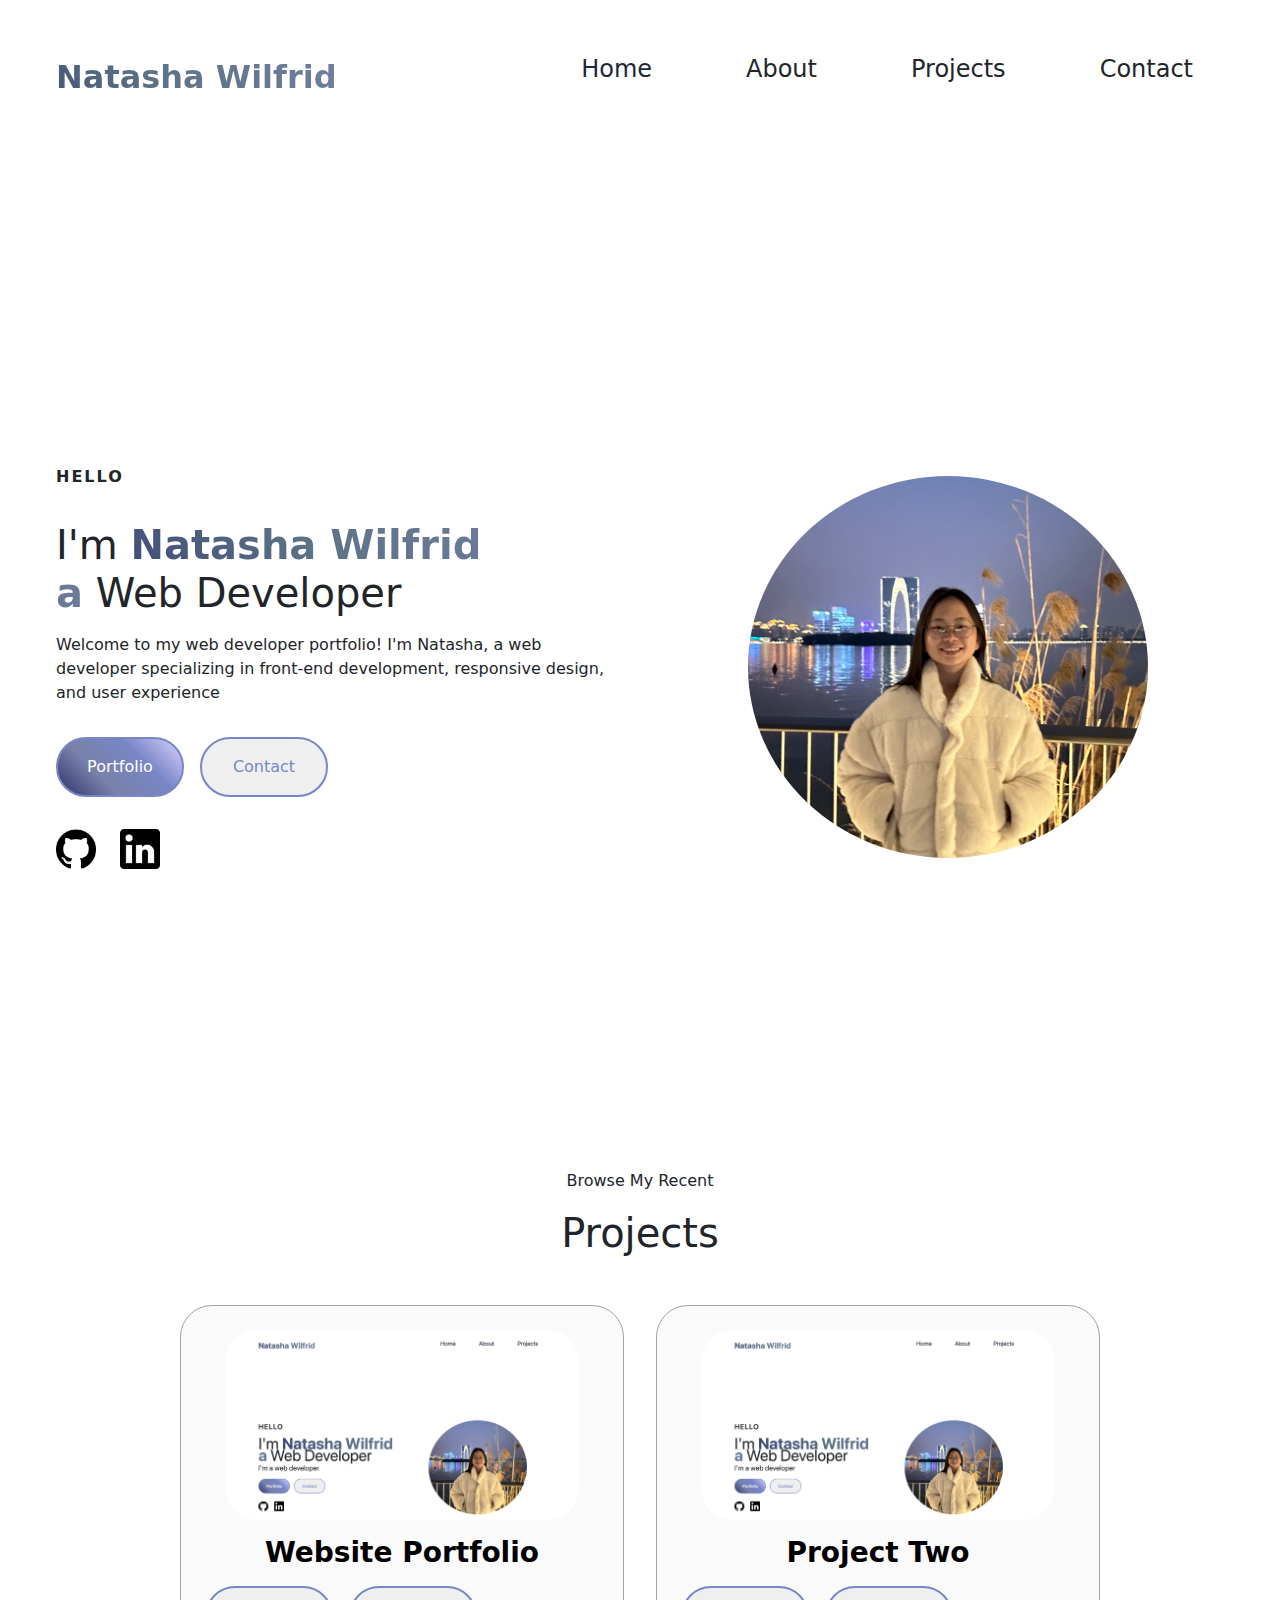
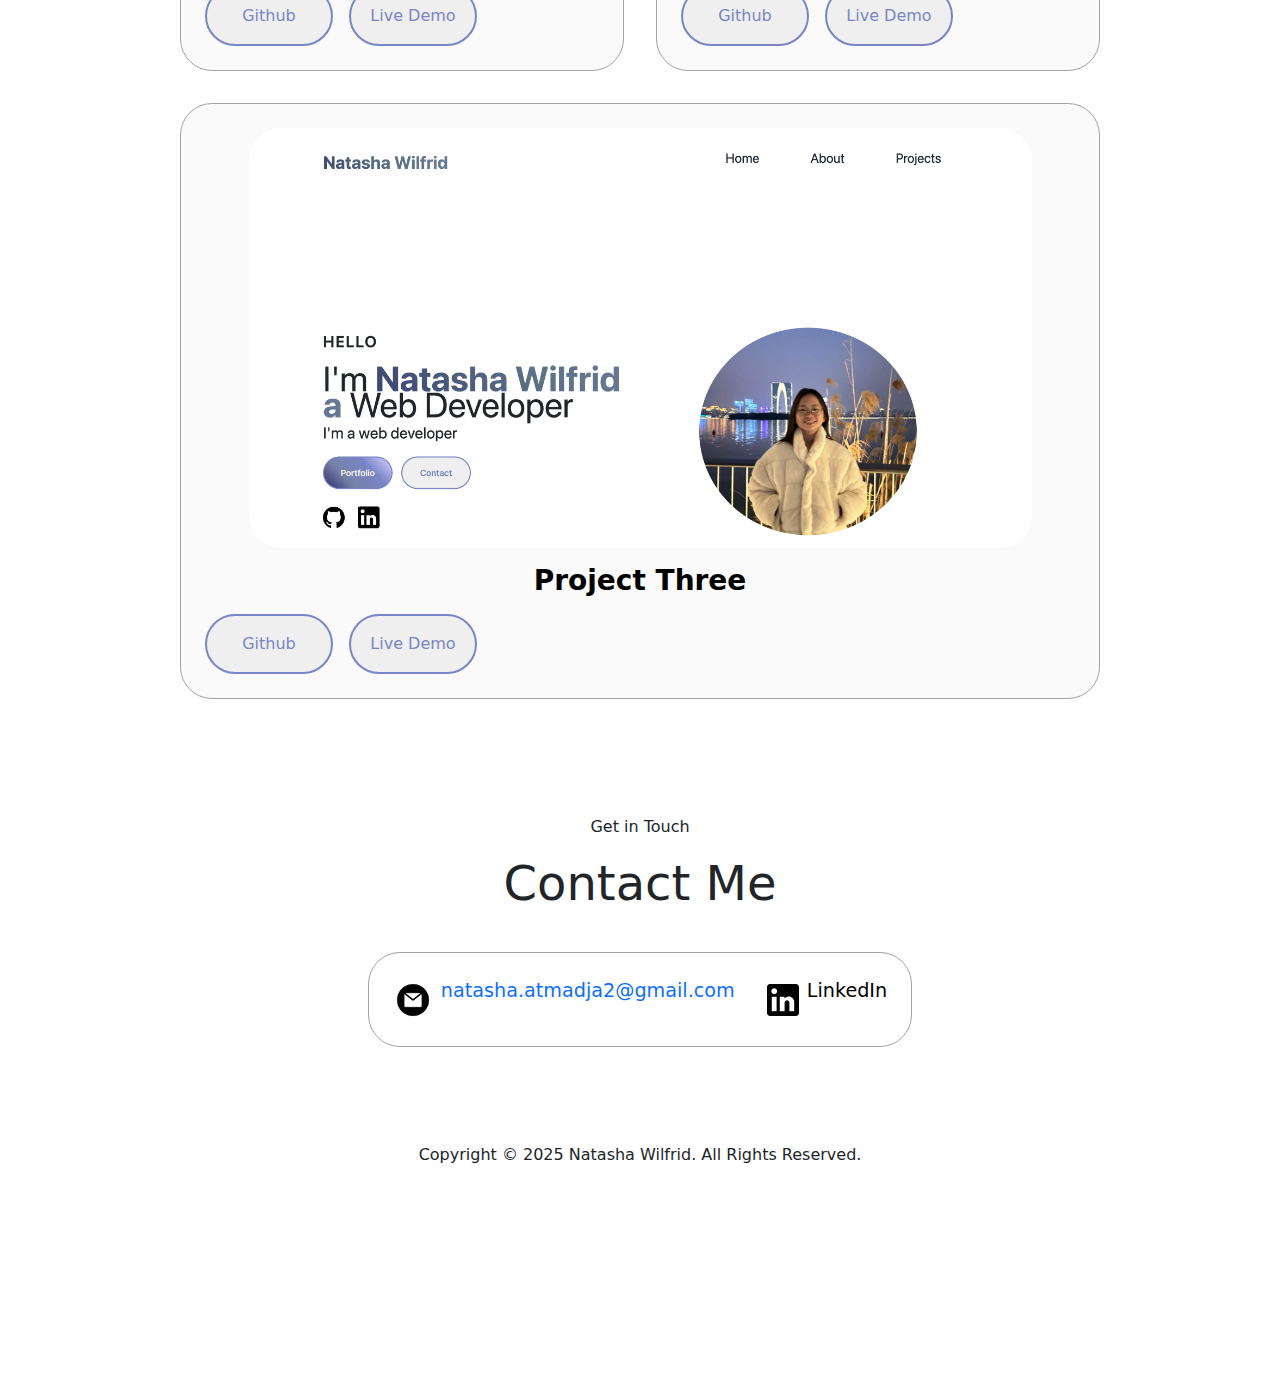
==== commit 02e91fac: "commit" ====
--- a/index.html
+++ b/index.html
@@ -49,7 +49,7 @@
                   I'm <span>Natasha Wilfrid<br />a</span> Web Developer
                 </h1>
                 
-                <p class="description">specializing in front-end development, responsive design, and user experience</p>
+                <p class="description">Welcome to my web developer portfolio! I'm Natasha, a web developer specializing in front-end development, responsive design, and user experience</p>
 
                 <div class="socials">
                     <div class="btn-main">
@@ -72,9 +72,9 @@
               <img src="./media/profile_picture.png" alt="Location";/> 
             </div>
         </div>
-      </section>
+    </section>
 
-    <section id="projects" class="section">
+    <section id="projects">
       <p class="section_text_p1">Browse My Recent</p>
       <p class="title">Projects</p>
       <div class="projects-details-container">
--- a/style.css
+++ b/style.css
@@ -168,18 +168,17 @@
 /* main */
 
 #main{
-    height:100vh;
+    min-height: 100vh;
 }
 
 .main-container {
-    height: 100vh;
     min-height: 100vh;
     max-width: 1200px;
     margin: auto;
     padding: 1rem;
     display: grid;
     grid-template-columns: repeat(2, 1fr);
-    padding: 10rem 1rem 5rem 1rem;
+    padding: 10rem 1rem 2rem 1rem;
     gap: 4rem;
     animation: slideInFromTop 1s ease-out;
 }
@@ -202,7 +201,7 @@
 }
 
 .title {
-    font-size: 4rem;
+    font-size: 2.5rem;
     font-weight: 400;
     line-height: 3rem;
     color: var(--text-dark);
@@ -210,7 +209,7 @@
 }
 
 .title span {
-    font-weight: 700;
+    font-weight: 600;
     background: linear-gradient(45deg, #2D336B, #5C7285, #7781a9, #A9B5DF, #7886C7, #7886C7); /* Gradient colors */
     background-size: 400% 400%;
     -webkit-background-clip: text; 
@@ -220,7 +219,6 @@
 
 .description {
     line-height: 1.5rem;
-    font-size: 1.8rem;
     color: var(--text-light);
     margin-bottom: 2rem;
 }
@@ -440,6 +438,7 @@
     justify-content: center;
     flex-direction: column;
     height: 70vh;
+    align-items: center;
 }
   
 .contact-info-upper-container {
@@ -515,26 +514,62 @@
     #main{
         display: block;
     }
+    
     .about-containers {
     margin-top: 0;
     }
-  }
-
-  @media screen and (max-width: 600px) {
+}
+@media (max-width: 750px) {
+    #desktop-nav{
+        display: none;
+    }
+    #hamburger-nav {
+        display: flex;
+    }
+
+    #main {
+        height:auto;
+        margin-bottom: 2rem;
+        width: 100%;
+        display: block;
+        align-items: center;
+        margin: 30px;
+        text-align: justify;
+    }
+
+    .main-container {
+        padding: 5rem 2rem 7rem 2rem;
+        align-items: center;
+        text-align: center;
+        grid-template-columns: 1fr;
+    }
+    
+    .pic-container {
+        order: -1;
+    }
+    .about-containers {
+        flex-direction: column;
+        gap: 2rem;
+    }
+    
+    #projects {
+        margin-top: 2rem;
+        padding-top: 2rem;
+    }
+    
+    .socials {
+        margin: auto;
+        align-items: center;
+    }
     #contact,
     footer {
       height: 40vh;
     }
-    #profile {
-      height: 83vh;
-      margin-bottom: 0;
-    }
     article {
       font-size: 1rem;
     }
-    footer nav {
-      height: fit-content;
-      margin-bottom: 2rem;
+    #contact{
+        align-items: center;
     }
     .about-containers,
     .contact-info-upper-container,
@@ -557,57 +592,20 @@
       height: 46vw;
       justify-content: center;
     }
-    .section__text__p2 {
-      font-size: 1.25rem;
-    }
+    
     .title {
       font-size: 2rem;
     }
-    .text-container {
-      text-align: justify;
-    }
-  }
-
-@media (max-width: 750px) {
-    #desktop-nav{
-        display: none;
-    }
-    #hamburger-nav {
-        display: flex;
-    }
-
-    #main {
-        height:83vh;
-        margin-bottom: 0;
-        width: 100%;
-        display: block;
-        margin: 30px;
-        text-align: justify;
-    }
-
-    .main-container {
-        padding: 10rem 1rem 5rem 1rem;
+    .section__text__p1 {
         text-align: center;
-        grid-template-columns: repeat(1, 1fr);
-      }
-    
-    .pic-container {
-        grid-area: 1/1/2/2;
-    }
-    
-      .socials {
-        margin: auto;
-      }
+        color: rgb(85, 85, 85);
+    }
 
 }
 @media (max-width: 480px) {
 
     .contact-btn {
         padding: 8px 16px;
-    }
-
-    footer h3 {
-        font-size: 1.2rem;
     }
 
     .social-links {
@@ -615,15 +613,6 @@
         justify-content: center;
     }
 }
-
-/* @media (prefers-reduced-motion: reduce) {
-    *,*:before,*:after {
-        animation-duration: .01ms!important;
-        animation-iteration-count: 1!important;
-        transition-duration: .01ms!important;
-        scroll-behavior: smooth!important
-    }
-} */
 
 @keyframes slideInFromTop {
     from {
